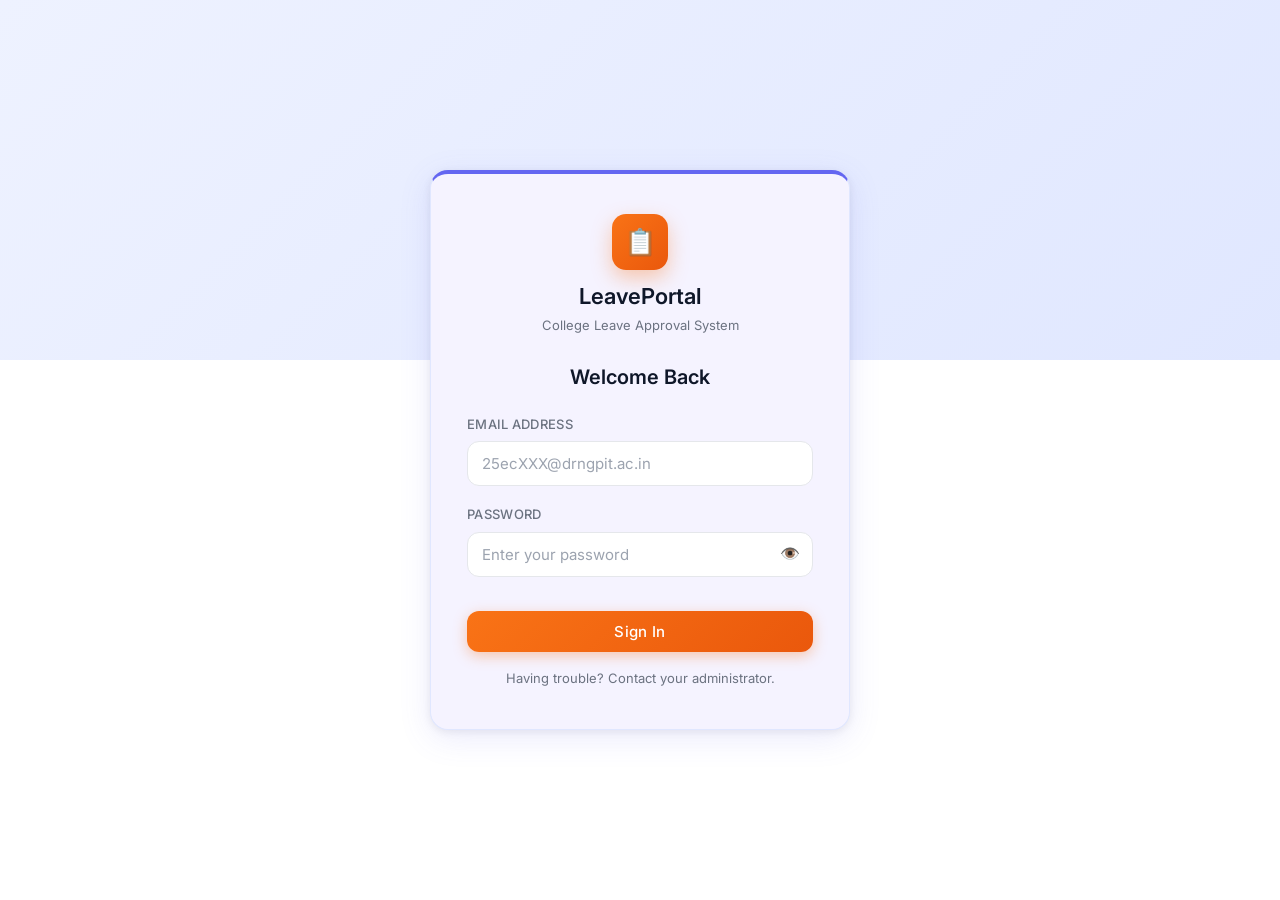
==== templates/index.html @ 293c4832 "Complete Website Redesign" ====
<!DOCTYPE html>
<html lang="en">
<head>
  <meta charset="UTF-8">
  <meta name="viewport" content="width=device-width, initial-scale=1.0">
  <title>Login – Leave Approval System</title>
  <meta name="description" content="Secure login for the College Leave Approval System. Students and staff can sign in here.">
  <link rel="stylesheet" href="/static/style.css">
</head>
<body>
  <div class="auth-page">
    <div class="auth-card">
      <div class="auth-logo">
        <div class="logo-icon">📋</div>
        <h1>LeavePortal</h1>
        <p>College Leave Approval System</p>
      </div>

      <h2>Welcome Back</h2>

      <form id="loginForm" novalidate>
        <div class="form-group">
          <label for="email">Email Address</label>
          <input type="email" id="email" placeholder="25ecXXX@drngpit.ac.in" autocomplete="email" required>
          <div id="emailError" class="error-msg">Please enter a valid email address.</div>
        </div>
        <div class="form-group">
          <label for="password">Password</label>
          <input type="password" id="password" placeholder="Enter your password" autocomplete="current-password" required>
          <button type="button" class="password-toggle" id="toggleIcon" onclick="togglePassword('password','toggleIcon')" aria-label="Toggle password">👁️</button>
          <div id="passwordError" class="error-msg">Password is required.</div>
        </div>
        <button type="submit" id="loginBtn" class="btn-primary mt-4">Sign In</button>
      </form>

      <p class="text-center mt-4 text-sm text-muted">
        Having trouble? Contact your administrator.
      </p>
    </div>
  </div>

  <script src="/static/app.js"></script>
  <script>
    document.getElementById('loginForm').addEventListener('submit', async (e) => {
      e.preventDefault();
      const email    = document.getElementById('email').value.trim();
      const password = document.getElementById('password').value;
      const loginBtn = document.getElementById('loginBtn');
      const emailErr = document.getElementById('emailError');
      const passErr  = document.getElementById('passwordError');

      emailErr.style.display = 'none';
      passErr.style.display  = 'none';

      let valid = true;
      if (!email) { emailErr.style.display = 'block'; valid = false; }
      if (!password) { passErr.style.display = 'block'; valid = false; }
      if (!valid) return;

      loginBtn.disabled = true;
      loginBtn.textContent = 'Signing in…';

      try {
        const res  = await fetch('/api/auth/login', {
          method: 'POST',
          headers: { 'Content-Type': 'application/json' },
          body: JSON.stringify({ email, password })
        });
        const data = await res.json();

        if (!res.ok) {
          showToast(data.error || 'Login failed', 'error');
          loginBtn.disabled = false;
          loginBtn.textContent = 'Sign In';
          return;
        }

        sessionStorage.setItem('token', data.token);
        sessionStorage.setItem('email', email);

        if (data.first_login)        window.location.href = '/change-password';
        else if (data.role==='staff') window.location.href = '/staff';
        else if (!data.has_details)   window.location.href = '/student-details';
        else                          window.location.href = '/calendar';
      } catch {
        showToast('Network error. Please try again.', 'error');
        loginBtn.disabled = false;
        loginBtn.textContent = 'Sign In';
      }
    });
  </script>
</body>
</html>
---- static/style.css ----
@import url('https://fonts.googleapis.com/css2?family=Inter:wght@300;400;500;600;700&display=swap');

:root {
  --accent: #f97316;
  --accent-dark: #ea580c;
  --accent-glow: rgba(249,115,22,0.2);
  --navy: #0f1729;
  --navy-light: #1e2a3a;
  --navy-mid: #162033;
  --bg: #f0f4f8;
  --card-bg: #ffffff;
  --text: #1f2937;
  --text-light: #374151;
  --muted: #6b7280;
  --success: #16a34a;
  --success-bg: rgba(22,163,74,0.1);
  --danger: #dc2626;
  --danger-bg: rgba(220,38,38,0.1);
  --warning: #d97706;
  --radius: 12px;
  --radius-lg: 18px;
  --shadow: 0 4px 16px rgba(0,0,0,0.08);
  --shadow-lg: 0 8px 32px rgba(0,0,0,0.14);
  --border: #e5e7eb;
  --sidebar-w: 260px;
  --navbar-h: 64px;
}

/* ===== RESET ===== */
*, *::before, *::after { box-sizing: border-box; margin: 0; padding: 0; }

html { scroll-behavior: smooth; }

body {
  font-family: 'Inter', sans-serif;
  background: var(--bg);
  color: var(--text);
  font-size: 15px;
  line-height: 1.6;
  min-height: 100vh;
}

h1,h2,h3,h4,h5,h6 { font-weight: 600; color: var(--text); line-height: 1.3; }
a { text-decoration: none; color: var(--accent); transition: .2s; }
a:hover { opacity: .8; }
img { max-width: 100%; display: block; }

/* ===== BUTTONS ===== */
button {
  font-family: 'Inter', sans-serif;
  cursor: pointer;
  border: none;
  border-radius: var(--radius);
  padding: 11px 20px;
  font-size: 15px;
  font-weight: 500;
  transition: all .2s ease;
}
button:disabled { opacity: .55; cursor: not-allowed; }

.btn-primary {
  background: linear-gradient(135deg, var(--accent), var(--accent-dark));
  color: #fff;
  width: 100%;
  box-shadow: 0 4px 14px rgba(249,115,22,0.35);
  letter-spacing: .3px;
}
.btn-primary:hover:not(:disabled) {
  transform: translateY(-1px);
  box-shadow: 0 6px 20px rgba(249,115,22,0.45);
}
.btn-primary:active:not(:disabled) { transform: translateY(0); }

.btn-ghost {
  background: transparent;
  color: var(--accent);
  border: 1.5px solid var(--accent);
  padding: 9px 18px;
}
.btn-ghost:hover:not(:disabled) { background: var(--accent-glow); }

.btn-sm { padding: 7px 14px; font-size: 13px; }
.btn-approve { background: var(--success); color: #fff; }
.btn-approve:hover:not(:disabled) { background: #15803d; }
.btn-reject { background: var(--danger); color: #fff; }
.btn-reject:hover:not(:disabled) { background: #b91c1c; }
.btn-secondary { background: var(--bg); color: var(--text); border: 1.5px solid var(--border); }
.btn-secondary:hover { background: #e5e7eb; }

/* ===== INPUTS ===== */
input, textarea, select {
  font-family: 'Inter', sans-serif;
  width: 100%;
  padding: 12px 14px;
  border: 1.5px solid var(--border);
  border-radius: var(--radius);
  font-size: 15px;
  transition: .2s;
  outline: none;
  background: #fff;
  color: var(--text);
}
input:focus, textarea:focus, select:focus {
  border-color: var(--accent);
  box-shadow: 0 0 0 3px var(--accent-glow);
}
input::placeholder, textarea::placeholder { color: #9ca3af; }

/* ===== CARD ===== */
.card {
  background: var(--card-bg);
  border-radius: var(--radius-lg);
  box-shadow: var(--shadow);
  padding: 24px;
  border: 1px solid rgba(0,0,0,0.05);
}

/* ===== FORM GROUP ===== */
.form-group { margin-bottom: 18px; position: relative; }
.form-group label {
  display: block;
  margin-bottom: 7px;
  font-size: 13px;
  font-weight: 500;
  color: var(--muted);
  letter-spacing: .3px;
  text-transform: uppercase;
}
.error-msg { color: var(--danger); font-size: 12.5px; margin-top: 5px; display: none; }

.password-toggle {
  position: absolute;
  right: 13px;
  top: 39px;
  background: none;
  border: none;
  color: var(--muted);
  cursor: pointer;
  padding: 0;
  width: auto;
  font-size: 16px;
}

/* ===== AUTH PAGES ===== */
.auth-page {
  min-height: 100vh;
  background: #ffffff;
  display: flex;
  align-items: center;
  justify-content: center;
  padding: 20px;
  position: relative;
  overflow: hidden;
}
.auth-page::before {
  content: '';
  position: absolute;
  top: 0; left: 0; right: 0;
  height: 40%;
  background: linear-gradient(135deg, #eef2ff 0%, #e0e7ff 100%);
  pointer-events: none;
  z-index: 0;
}
.auth-page::after {
  content: '';
  position: absolute;
  bottom: 0; left: 0; right: 0;
  height: 60%;
  background: #ffffff;
  pointer-events: none;
  z-index: 0;
}

.auth-card {
  width: 100%;
  max-width: 420px;
  background: #f5f3ff;
  border-radius: var(--radius-lg);
  box-shadow: 0 8px 32px rgba(99,102,241,0.13), 0 2px 8px rgba(0,0,0,0.07);
  padding: 40px 36px;
  position: relative;
  z-index: 1;
  border: 1px solid #e0e7ff;
  border-top: 4px solid #6366f1;
  animation: slideUp .4s ease;
}

@keyframes slideUp {
  from { opacity: 0; transform: translateY(24px); }
  to   { opacity: 1; transform: translateY(0); }
}

.auth-logo {
  text-align: center;
  margin-bottom: 28px;
}
.auth-logo .logo-icon {
  width: 56px;
  height: 56px;
  background: linear-gradient(135deg, var(--accent), var(--accent-dark));
  border-radius: 14px;
  display: inline-flex;
  align-items: center;
  justify-content: center;
  font-size: 26px;
  margin-bottom: 12px;
  box-shadow: 0 8px 20px rgba(249,115,22,0.35);
}
.auth-logo h1 { font-size: 22px; color: var(--navy); margin-bottom: 4px; }
.auth-logo p { font-size: 13px; color: var(--muted); }

.auth-card h2 {
  font-size: 20px;
  margin-bottom: 24px;
  color: var(--navy);
  text-align: center;
}

/* ===== TOP NAVBAR ===== */
.site-navbar {
  position: fixed;
  top: 0; left: 0; right: 0;
  height: var(--navbar-h);
  background: var(--navy);
  display: flex;
  align-items: center;
  padding: 0 24px;
  z-index: 100;
  box-shadow: 0 2px 12px rgba(0,0,0,0.25);
  gap: 16px;
}
.navbar-brand {
  display: flex;
  align-items: center;
  gap: 10px;
  flex-shrink: 0;
}
.navbar-brand .brand-icon {
  width: 36px;
  height: 36px;
  background: linear-gradient(135deg, var(--accent), var(--accent-dark));
  border-radius: 9px;
  display: flex;
  align-items: center;
  justify-content: center;
  font-size: 18px;
  box-shadow: 0 4px 12px rgba(249,115,22,0.3);
}
.navbar-brand span {
  font-weight: 700;
  font-size: 17px;
  color: #fff;
  letter-spacing: .3px;
}
.navbar-center { flex: 1; }
.navbar-user { display: flex; align-items: center; gap: 10px; }
.navbar-user .user-info { text-align: right; }
.navbar-user .user-name { font-size: 14px; color: #fff; font-weight: 500; }
.navbar-user .user-role {
  font-size: 11px;
  color: var(--accent);
  font-weight: 500;
  text-transform: uppercase;
  letter-spacing: .5px;
}
.navbar-user .avatar {
  width: 36px;
  height: 36px;
  background: linear-gradient(135deg, var(--accent), var(--accent-dark));
  border-radius: 50%;
  display: flex;
  align-items: center;
  justify-content: center;
  font-weight: 700;
  color: #fff;
  font-size: 15px;
}
.hamburger {
  background: none;
  border: none;
  color: #fff;
  font-size: 22px;
  padding: 6px;
  cursor: pointer;
  display: none;
  border-radius: 8px;
  transition: background .2s;
}
.hamburger:hover { background: rgba(255,255,255,0.1); }

/* ===== SIDEBAR LAYOUT ===== */
.dashboard-layout {
  display: flex;
  min-height: 100vh;
  padding-top: var(--navbar-h);
}

.sidebar {
  width: var(--sidebar-w);
  background: var(--navy);
  min-height: calc(100vh - var(--navbar-h));
  position: fixed;
  top: var(--navbar-h);
  left: 0;
  bottom: 0;
  overflow-y: auto;
  padding: 16px 0;
  border-right: 1px solid rgba(255,255,255,0.06);
  transition: transform .3s ease;
  z-index: 50;
}

.sidebar-section-title {
  font-size: 10.5px;
  font-weight: 600;
  color: rgba(255,255,255,0.35);
  letter-spacing: 1px;
  text-transform: uppercase;
  padding: 16px 20px 8px;
}

.nav-item {
  display: flex;
  align-items: center;
  gap: 10px;
  padding: 13px 20px;
  color: rgba(255,255,255,0.65);
  cursor: pointer;
  transition: all .2s;
  font-size: 14.5px;
  font-weight: 500;
  border-left: 3px solid transparent;
  position: relative;
  user-select: none;
}
.nav-item .nav-icon { font-size: 17px; flex-shrink: 0; }
.nav-item:hover { background: rgba(255,255,255,0.06); color: #fff; }
.nav-item.active {
  background: rgba(249,115,22,0.12);
  color: var(--accent);
  border-left-color: var(--accent);
}
.badge {
  background: var(--accent);
  color: #fff;
  padding: 2px 7px;
  border-radius: 20px;
  font-size: 11px;
  margin-left: auto;
  font-weight: 600;
  animation: pulse 2s infinite;
}
@keyframes pulse { 0%,100%{transform:scale(1)} 50%{transform:scale(1.1)} }

.sidebar-divider {
  border: none;
  border-top: 1px solid rgba(255,255,255,0.08);
  margin: 12px 0;
}

/* ===== MAIN CONTENT ===== */
.main-content {
  flex: 1;
  margin-left: var(--sidebar-w);
  padding: 28px;
  min-height: calc(100vh - var(--navbar-h));
  overflow-x: hidden;
}

.page-header {
  margin-bottom: 24px;
  display: flex;
  align-items: center;
  justify-content: space-between;
  flex-wrap: wrap;
  gap: 12px;
}
.page-header h2 { font-size: 22px; color: var(--navy); }
.page-subtitle { font-size: 13.5px; color: var(--muted); margin-top: 3px; }

/* ===== STATS GRID ===== */
.stats-grid {
  display: grid;
  grid-template-columns: repeat(3, 1fr);
  gap: 18px;
  margin-bottom: 24px;
}
.stat-card {
  background: #fff;
  border-radius: var(--radius-lg);
  padding: 22px;
  box-shadow: var(--shadow);
  border: 1px solid rgba(0,0,0,0.04);
  position: relative;
  overflow: hidden;
  transition: transform .2s, box-shadow .2s;
}
.stat-card:hover { transform: translateY(-2px); box-shadow: var(--shadow-lg); }
.stat-card::before {
  content: '';
  position: absolute;
  top: 0; right: 0;
  width: 80px; height: 80px;
  border-radius: 50%;
  opacity: .07;
  transform: translate(20px,-20px);
}
.stat-approved::before { background: var(--success); }
.stat-pending::before  { background: var(--accent); }
.stat-rejected::before { background: var(--danger); }
.stat-card h3 { font-size: 12px; font-weight: 600; text-transform: uppercase; letter-spacing: .7px; color: var(--muted); margin-bottom: 10px; }
.stat-card .num { font-size: 36px; font-weight: 700; color: var(--navy); line-height: 1; }
.stat-card .stat-icon { font-size: 26px; margin-bottom: 8px; }
.stat-approved .num { color: var(--success); }
.stat-pending .num  { color: var(--accent); }
.stat-rejected .num { color: var(--danger); }

/* ===== LEAVE CARDS ===== */
.leave-card {
  background: #fff;
  padding: 18px 20px;
  border-radius: var(--radius);
  box-shadow: 0 2px 8px rgba(0,0,0,0.06);
  margin-bottom: 12px;
  display: flex;
  justify-content: space-between;
  align-items: flex-start;
  gap: 12px;
  border: 1px solid rgba(0,0,0,0.04);
  transition: box-shadow .2s;
  flex-wrap: wrap;
}
.leave-card:hover { box-shadow: var(--shadow); }
.leave-info h4 { font-size: 15px; margin-bottom: 4px; }
.leave-info p { font-size: 13.5px; color: var(--muted); }
.leave-actions { display: flex; gap: 8px; flex-wrap: wrap; align-items: center; }

/* ===== STATUS BADGES ===== */
.status-badge {
  padding: 4px 12px;
  border-radius: 20px;
  font-size: 12px;
  font-weight: 600;
  letter-spacing: .3px;
}
.bg-pending  { background: rgba(249,115,22,0.12); color: var(--accent); }
.bg-approved { background: var(--success-bg); color: var(--success); }
.bg-rejected { background: var(--danger-bg); color: var(--danger); }

/* ===== FILTERS BAR ===== */
.filters {
  display: flex;
  gap: 12px;
  margin-bottom: 20px;
  flex-wrap: wrap;
}
.filters input, .filters select { flex: 1; min-width: 160px; max-width: 300px; }

/* ===== EMPTY STATE ===== */
.empty-state {
  text-align: center;
  padding: 60px 20px;
  color: var(--muted);
}
.empty-state .empty-icon { font-size: 48px; margin-bottom: 12px; }
.empty-state p { font-size: 15px; }

/* ===== TOAST ===== */
#toast-container {
  position: fixed;
  top: 80px;
  right: 20px;
  z-index: 9999;
  display: flex;
  flex-direction: column;
  gap: 8px;
}
.toast {
  padding: 13px 20px;
  border-radius: var(--radius);
  color: #fff;
  font-weight: 500;
  box-shadow: 0 4px 16px rgba(0,0,0,0.2);
  transform: translateX(120%);
  transition: transform .3s cubic-bezier(.34,1.56,.64,1);
  min-width: 260px;
  max-width: 360px;
  font-size: 14px;
  display: flex;
  align-items: center;
  gap: 8px;
}
.toast.show { transform: translateX(0); }
.toast.success { background: var(--success); }
.toast.error   { background: var(--danger); }
.toast.info    { background: var(--accent); }

/* ===== MODAL ===== */
.modal-overlay {
  position: fixed;
  inset: 0;
  background: rgba(0,0,0,0.55);
  display: flex;
  align-items: center;
  justify-content: center;
  z-index: 1000;
  opacity: 0;
  pointer-events: none;
  transition: opacity .25s;
  padding: 20px;
  backdrop-filter: blur(3px);
}
.modal-overlay.active { opacity: 1; pointer-events: auto; }
.modal-content {
  background: #fff;
  padding: 28px;
  border-radius: var(--radius-lg);
  max-width: 420px;
  width: 100%;
  box-shadow: 0 20px 60px rgba(0,0,0,0.3);
  transform: scale(.94) translateY(-10px);
  transition: transform .25s cubic-bezier(.34,1.56,.64,1);
}
.modal-overlay.active .modal-content { transform: scale(1) translateY(0); }
.modal-content p { color: var(--text-light); line-height: 1.6; }
.modal-buttons {
  display: flex;
  gap: 10px;
  margin-top: 22px;
  justify-content: flex-end;
}
.modal-buttons button { width: auto; }

/* ===== OVERLAY BACKDROP ===== */
.sidebar-backdrop {
  display: none;
  position: fixed;
  inset: 0;
  background: rgba(0,0,0,0.5);
  z-index: 40;
}
.sidebar-backdrop.show { display: block; }

/* ===== UTILITIES ===== */
.text-center { text-align: center; }
.mt-2 { margin-top: 8px; }
.mt-4 { margin-top: 16px; }
.mt-6 { margin-top: 24px; }
.mb-4 { margin-bottom: 16px; }
.d-flex { display: flex; }
.justify-between { justify-content: space-between; }
.align-center { align-items: center; }
.gap-2 { gap: 8px; }
.gap-3 { gap: 12px; }
.w-full { width: 100%; }
.text-muted { color: var(--muted); }
.text-sm { font-size: 13px; }
.font-semibold { font-weight: 600; }

/* ===== RESPONSIVE ===== */
@media (max-width: 900px) {
  .stats-grid { grid-template-columns: repeat(2, 1fr); }
}

@media (max-width: 768px) {
  :root { --sidebar-w: 260px; --navbar-h: 60px; }

  .hamburger { display: flex; }

  .sidebar {
    transform: translateX(-100%);
  }
  .sidebar.open {
    transform: translateX(0);
    box-shadow: 4px 0 24px rgba(0,0,0,0.3);
  }

  .main-content {
    margin-left: 0;
    padding: 20px 16px;
  }

  .stats-grid { grid-template-columns: repeat(2, 1fr); gap: 12px; }

  .leave-card { flex-direction: column; }
  .leave-actions { width: 100%; justify-content: flex-end; }

  .filters { gap: 8px; }
  .filters input, .filters select { max-width: 100%; }

  .page-header { flex-direction: column; align-items: flex-start; }

  .navbar-user .user-info { display: none; }
}

@media (max-width: 480px) {
  .stats-grid { grid-template-columns: 1fr 1fr; }
  .stat-card { padding: 16px; }
  .stat-card .num { font-size: 28px; }
  .auth-card { padding: 28px 20px; }
  .main-content { padding: 16px 12px; }
  .btn-sm { padding: 6px 10px; font-size: 12px; }
}
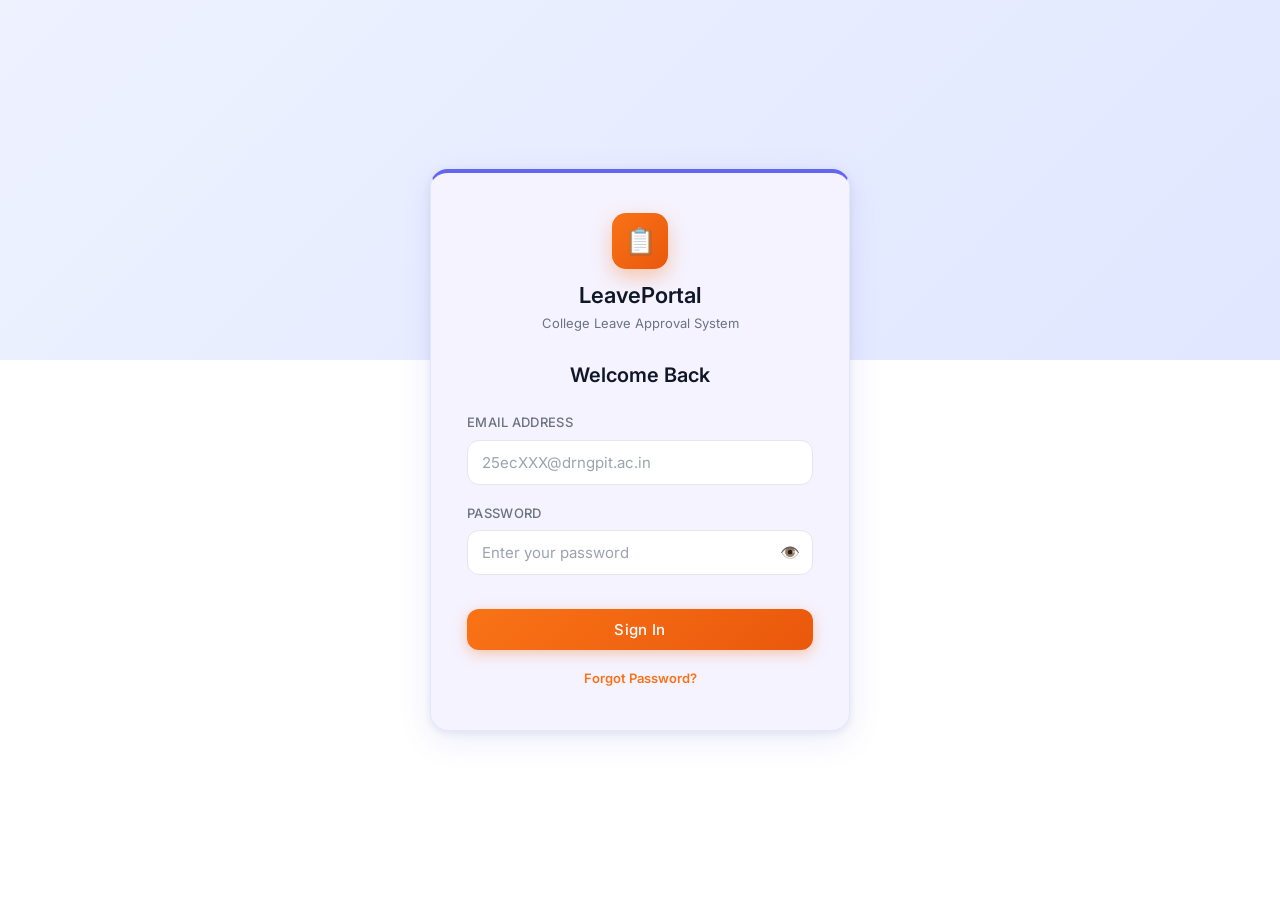
==== commit 45eeeb50: "Add Forgot Password feature with Admin Approval" ====
--- a/templates/index.html
+++ b/templates/index.html
@@ -33,9 +33,27 @@
         <button type="submit" id="loginBtn" class="btn-primary mt-4">Sign In</button>
       </form>
 
-      <p class="text-center mt-4 text-sm text-muted">
-        Having trouble? Contact your administrator.
-      </p>
+      <div class="text-center mt-4">
+        <a href="#" id="forgotPasswordLink" class="text-sm font-semibold">Forgot Password?</a>
+      </div>
+    </div>
+  </div>
+
+  <!-- Forgot Password Modal -->
+  <div id="forgotPasswordModal" class="modal-overlay">
+    <div class="modal-content auth-card" style="padding: 30px; animation: none;">
+      <div style="display: flex; justify-content: space-between; align-items: center; margin-bottom: 16px;">
+        <h2 style="margin: 0;">Reset Password</h2>
+        <button id="closeForgotModal" style="background:none; border:none; font-size:24px; cursor:pointer; color:var(--muted); padding: 0;">&times;</button>
+      </div>
+      <p class="text-sm text-muted mb-4" style="text-align: left;">Enter your email address to request a password reset from the administrator.</p>
+      <form id="forgotPasswordForm" novalidate>
+        <div class="form-group">
+          <label for="forgotEmail">Email Address</label>
+          <input type="email" id="forgotEmail" placeholder="Enter your email" required>
+        </div>
+        <button type="submit" id="forgotBtn" class="btn-primary mt-2">Submit Request</button>
+      </form>
     </div>
   </div>
 
@@ -88,6 +106,57 @@
         loginBtn.textContent = 'Sign In';
       }
     });
+
+    // Forgot Password Logic
+    const forgotModal = document.getElementById('forgotPasswordModal');
+    const forgotLink = document.getElementById('forgotPasswordLink');
+    const closeForgotModal = document.getElementById('closeForgotModal');
+    const forgotForm = document.getElementById('forgotPasswordForm');
+    const forgotBtn = document.getElementById('forgotBtn');
+
+    forgotLink.addEventListener('click', (e) => {
+      e.preventDefault();
+      forgotModal.classList.add('active');
+    });
+
+    closeForgotModal.addEventListener('click', () => {
+      forgotModal.classList.remove('active');
+    });
+
+    forgotModal.addEventListener('click', (e) => {
+      if(e.target === forgotModal) forgotModal.classList.remove('active');
+    });
+
+    forgotForm.addEventListener('submit', async (e) => {
+      e.preventDefault();
+      const email = document.getElementById('forgotEmail').value.trim();
+      if (!email) return;
+
+      forgotBtn.disabled = true;
+      forgotBtn.textContent = 'Submitting...';
+
+      try {
+        const res = await fetch('/api/auth/forgot-password', {
+          method: 'POST',
+          headers: { 'Content-Type': 'application/json' },
+          body: JSON.stringify({ email })
+        });
+        const data = await res.json();
+
+        if (!res.ok) {
+          showToast(data.error || data.message || 'Request failed', 'error');
+        } else {
+          showToast(data.message, 'success');
+          forgotModal.classList.remove('active');
+          forgotForm.reset();
+        }
+      } catch {
+        showToast('Network error. Please try again.', 'error');
+      } finally {
+        forgotBtn.disabled = false;
+        forgotBtn.textContent = 'Submit Request';
+      }
+    });
   </script>
 </body>
 </html>
